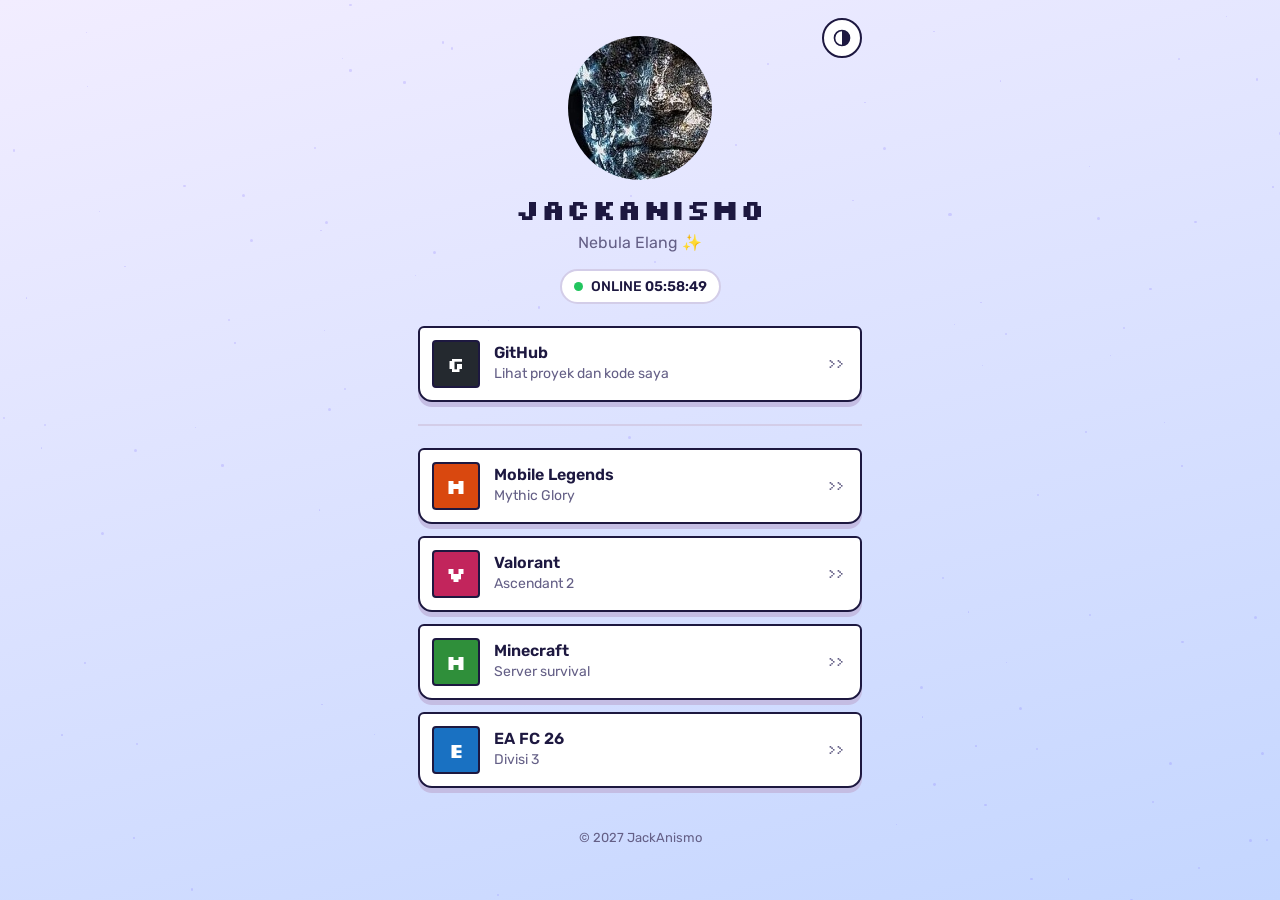
==== index.html @ e3dd9e9c "add file 100+" ====
<!DOCTYPE html>
<html lang="id">
<head>
<meta charset="utf-8">
<meta name="viewport" content="width=device-width, initial-scale=1, viewport-fit=cover">
<title>JackAnismo – Link Game</title>
<link rel="preconnect" href="https://fonts.googleapis.com">
<link href="https://fonts.googleapis.com/css2?family=Silkscreen:wght@400;700&family=Rubik:wght@400;500;600&display=swap" rel="stylesheet">
<link rel="stylesheet" href="css/style.css">
</head>
<body>
<div class="stars" id="stars" aria-hidden="true"></div>
<main class="wrap">
  <button class="btn" id="theme" type="button" aria-label="Ganti tema" title="Ganti tema"><svg width="20" height="20" viewBox="0 0 24 24" aria-hidden="true"><circle cx="12" cy="12" r="9" fill="none" stroke="currentColor" stroke-width="2"/><path d="M12 3a9 9 0 0 1 0 18z" fill="currentColor"/></svg></button>
  <header class="profile">
    <img class="avatar" id="avatar" alt="Foto profil JackAnismo" width="144" height="144" src="assets/images/avatar.jpg">
    <h1 id="name">JackAnismo</h1>
    <p class="bio" id="bio">Nebula Elang ✨</p>
    <span class="status"><span class="dot"></span><span><span id="status">ONLINE</span> <time id="clock">--:--:--</time></span></span>
  </header>

  <ul class="list" id="links"></ul>
  <p class="notice" id="notice" role="status" hidden>Sedang perbaikan, game kembali segera</p>

  <ul class="list" id="games"></ul>

<footer class="copy">© 2027 JackAnismo</footer>
</main>
<div class="toast" id="toast" role="status" aria-live="polite"></div>

<script src="js/script.js"></script>
</body>
</html>
---- css/style.css ----
:root{
  --bg:#ece9f6; --g1:#f2edff; --g2:#c4d6ff; --w1:rgba(106,77,255,.14); --w2:rgba(106,77,255,.22); --w3:rgba(106,77,255,.32); --card:#ffffff; --ink:#1d1840; --muted:#645f86; --line:#d3cde8;
  --accent:#6a4dff; --accent-ink:#ffffff; --shadow:#c4bde3;
  box-sizing:border-box;
  padding-top:env(safe-area-inset-top,0px);
  padding-bottom:env(safe-area-inset-bottom,0px);
  color-scheme:light;
}
@media (prefers-color-scheme:dark){
  :root:not([data-theme="light"]){
    --bg:#14102b; --card:#201a45; --ink:#f1eeff; --muted:#a49fc9; --line:#352d66;
    --accent:#8f7bff; --accent-ink:#14102b; --shadow:#0b0818; color-scheme:dark;
  }
}
:root[data-theme="dark"]{
  --bg:#14102b; --card:#201a45; --ink:#f1eeff; --muted:#a49fc9; --line:#352d66;
  --accent:#8f7bff; --accent-ink:#14102b; --shadow:#0b0818; color-scheme:dark;
}
*,*::before,*::after{box-sizing:inherit}
html{height:100%;scroll-padding-top:env(safe-area-inset-top,0px)}
body{
  margin:0;min-height:100%;background:linear-gradient(165deg,var(--g1),var(--g2)) fixed no-repeat var(--bg);color:var(--ink);
  font-family:"Rubik",system-ui,-apple-system,"Segoe UI",sans-serif;
  font-size:16px;line-height:1.5;
}
.wrap{position:relative;z-index:1;max-width:480px;margin:0 auto;padding:28px 18px 48px}

/* profile */
.profile{text-align:center;padding:8px 0 22px}
.avatar{
  display:block;width:144px;height:144px;margin:0 auto 14px;border-radius:50%;
  object-fit:cover;background:var(--card);
}
h1{font-family:"Silkscreen",monospace;font-size:28px;line-height:1.1;margin:0 0 6px;letter-spacing:.5px}
.bio{margin:0 auto;color:var(--muted);max-width:34ch}
.status{
  display:inline-flex;align-items:center;gap:8px;margin-top:14px;padding:5px 12px;
  border:2px solid var(--line);border-radius:18px;font-size:14px;font-weight:500;background:var(--card)
}
.dot{width:9px;height:9px;border-radius:50%;background:#22c55e}
.dot.off{background:#9a97b3}
#clock{font-variant-numeric:tabular-nums;font-weight:600}

/* sections */
h2{font-family:"Silkscreen",monospace;font-size:15px;font-weight:700;margin:28px 0 12px;color:var(--muted)}

/* cartridge links */
.list{display:flex;flex-direction:column;gap:12px;margin:0;padding:0;list-style:none}
.cart{
  --c:var(--accent);
  display:flex;align-items:center;gap:14px;padding:12px 16px 12px 12px;
  background:var(--card);color:var(--ink);text-decoration:none;
  border:2px solid var(--ink);border-radius:6px 6px 14px 14px;
  box-shadow:0 5px 0 var(--shadow);
  transition:transform .12s ease,box-shadow .12s ease;
}
.cart:hover{transform:translateY(-2px);box-shadow:0 7px 0 var(--shadow)}
.cart:active{transform:translateY(4px);box-shadow:0 1px 0 var(--shadow)}
.cart:focus-visible,.btn:focus-visible{outline:3px solid var(--accent);outline-offset:3px}
.cart.soon{opacity:.65;border-style:dashed;cursor:default}
.cart.soon:hover,.cart.soon:active{transform:none;box-shadow:0 5px 0 var(--shadow)}
.tag{
  flex:none;width:48px;height:48px;border-radius:4px;display:grid;place-items:center;
  background:var(--c);color:#fff;font-family:"Silkscreen",monospace;font-weight:700;font-size:20px;
  border:2px solid var(--ink)
}
.txt{min-width:0;flex:1}
.name{display:block;font-weight:600;line-height:1.25}
.desc{display:block;font-size:14px;color:var(--muted);white-space:nowrap;overflow:hidden;text-overflow:ellipsis}
.go{flex:none;font-family:"Silkscreen",monospace;font-size:13px;color:var(--muted)}

/* games grid */
#games{margin-top:22px;padding-top:22px;border-top:2px solid var(--line)}
#games[hidden]{display:none}
.notice{margin:16px 0 0;padding:12px 14px;border:2px dashed var(--line);border-radius:10px;text-align:center;font-size:14px;color:var(--muted)}
.notice[hidden]{display:none}
.copy{margin:40px 0 0;text-align:center;font-size:13px;color:var(--muted)}
:root{--star:#7a64ff}
@media (prefers-color-scheme:dark){:root:not([data-theme="light"]){--star:#ffffff}}
:root[data-theme="dark"]{--star:#ffffff}
.stars{position:fixed;inset:0;z-index:0;pointer-events:none;overflow:hidden}
.star{position:absolute;border-radius:50%;background:var(--star);opacity:.2;animation:twinkle var(--d,4s) ease-in-out var(--delay,0s) infinite}
.shoot{position:absolute;width:110px;height:2px;border-radius:2px;background:linear-gradient(90deg,var(--star),transparent);opacity:0;animation:shoot var(--sd,12s) linear var(--sdelay,2s) infinite}
@keyframes shoot{0%{opacity:0;transform:translate(0,0) rotate(-35deg)}2%{opacity:1}9%{opacity:0;transform:translate(-300px,210px) rotate(-35deg)}100%{opacity:0;transform:translate(-300px,210px) rotate(-35deg)}}
@keyframes twinkle{0%,100%{opacity:.12;transform:scale(.7)}50%{opacity:.95;transform:scale(1.3)}}
@media (prefers-color-scheme:dark){
  :root:not([data-theme="light"]){--g1:#14102b;--g2:#2b1d70;--w1:rgba(143,123,255,.14);--w2:rgba(143,123,255,.22);--w3:rgba(143,123,255,.32)}
}
:root[data-theme="dark"]{--g1:#14102b;--g2:#2b1d70;--w1:rgba(143,123,255,.14);--w2:rgba(143,123,255,.22);--w3:rgba(143,123,255,.32)}
.game{
  --c:var(--accent);display:flex;flex-direction:column;justify-content:flex-end;min-height:140px;
  padding:12px;border:2px solid var(--ink);border-radius:10px;text-decoration:none;color:#fff;
  background:var(--c) center/cover no-repeat;box-shadow:0 5px 0 var(--shadow);
  transition:transform .12s ease,box-shadow .12s ease;
}
.game:hover{transform:translateY(-2px);box-shadow:0 7px 0 var(--shadow)}
.game:active{transform:translateY(4px);box-shadow:0 1px 0 var(--shadow)}
.game:focus-visible{outline:3px solid var(--accent);outline-offset:3px}
.game b{font-family:"Silkscreen",monospace;font-size:17px;line-height:1.15;text-shadow:0 2px 0 rgba(0,0,0,.35)}
.game small{font-size:13px;opacity:.95;text-shadow:0 1px 0 rgba(0,0,0,.35)}

/* footer */
.foot{margin-top:34px;display:flex;gap:10px;justify-content:center;flex-wrap:wrap}
.btn{
  font:inherit;font-weight:500;font-size:14px;cursor:pointer;color:var(--ink);background:var(--card);
  border:2px solid var(--ink);border-radius:999px;padding:8px 16px
}
.btn:hover{background:var(--accent);color:var(--accent-ink)}
#theme{display:inline-grid;place-items:center;width:40px;height:40px;padding:0}
#theme{position:absolute;top:18px;right:18px}
.toast{
  position:fixed;left:50%;bottom:calc(20px + env(safe-area-inset-bottom,0px));transform:translate(-50%,20px);
  background:var(--ink);color:var(--bg);padding:9px 16px;border-radius:999px;font-size:14px;
  opacity:0;pointer-events:none;transition:opacity .2s,transform .2s
}
.toast.show{opacity:1;transform:translate(-50%,0)}

/* single entrance moment */
@media (prefers-reduced-motion:no-preference){
  .avatar{animation:pop .5s steps(5) both}
  @keyframes pop{from{transform:scale(.4);opacity:0}to{transform:scale(1);opacity:1}}
}
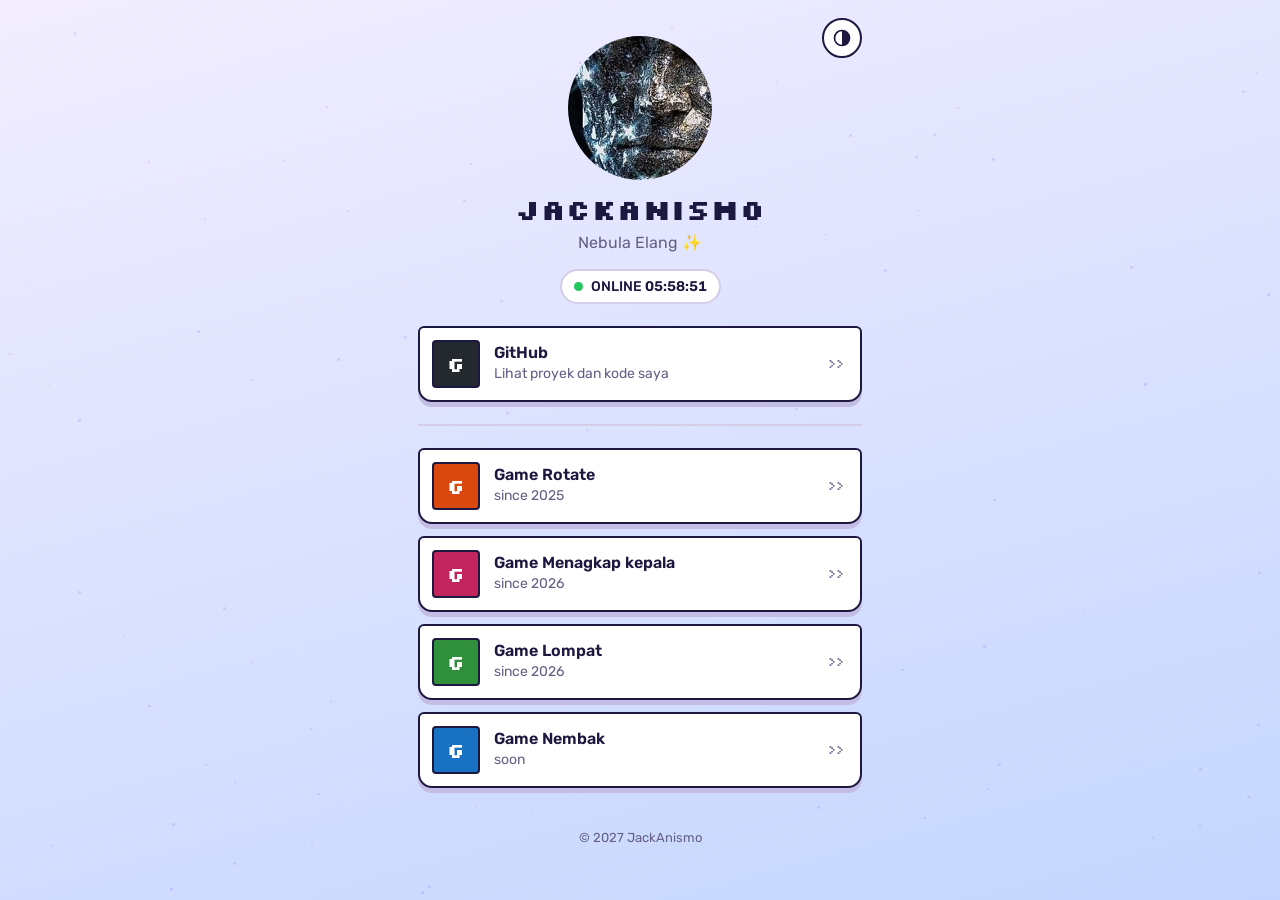
==== commit 1d9daab1: "Add favicon and font links to index.html" ====
--- a/index.html
+++ b/index.html
@@ -4,6 +4,7 @@
 <meta charset="utf-8">
 <meta name="viewport" content="width=device-width, initial-scale=1, viewport-fit=cover">
 <title>JackAnismo – Link Game</title>
+<link rel="icon" type="image/x-icon" href="avatar.jpeg">
 <link rel="preconnect" href="https://fonts.googleapis.com">
 <link href="https://fonts.googleapis.com/css2?family=Silkscreen:wght@400;700&family=Rubik:wght@400;500;600&display=swap" rel="stylesheet">
 <link rel="stylesheet" href="css/style.css">
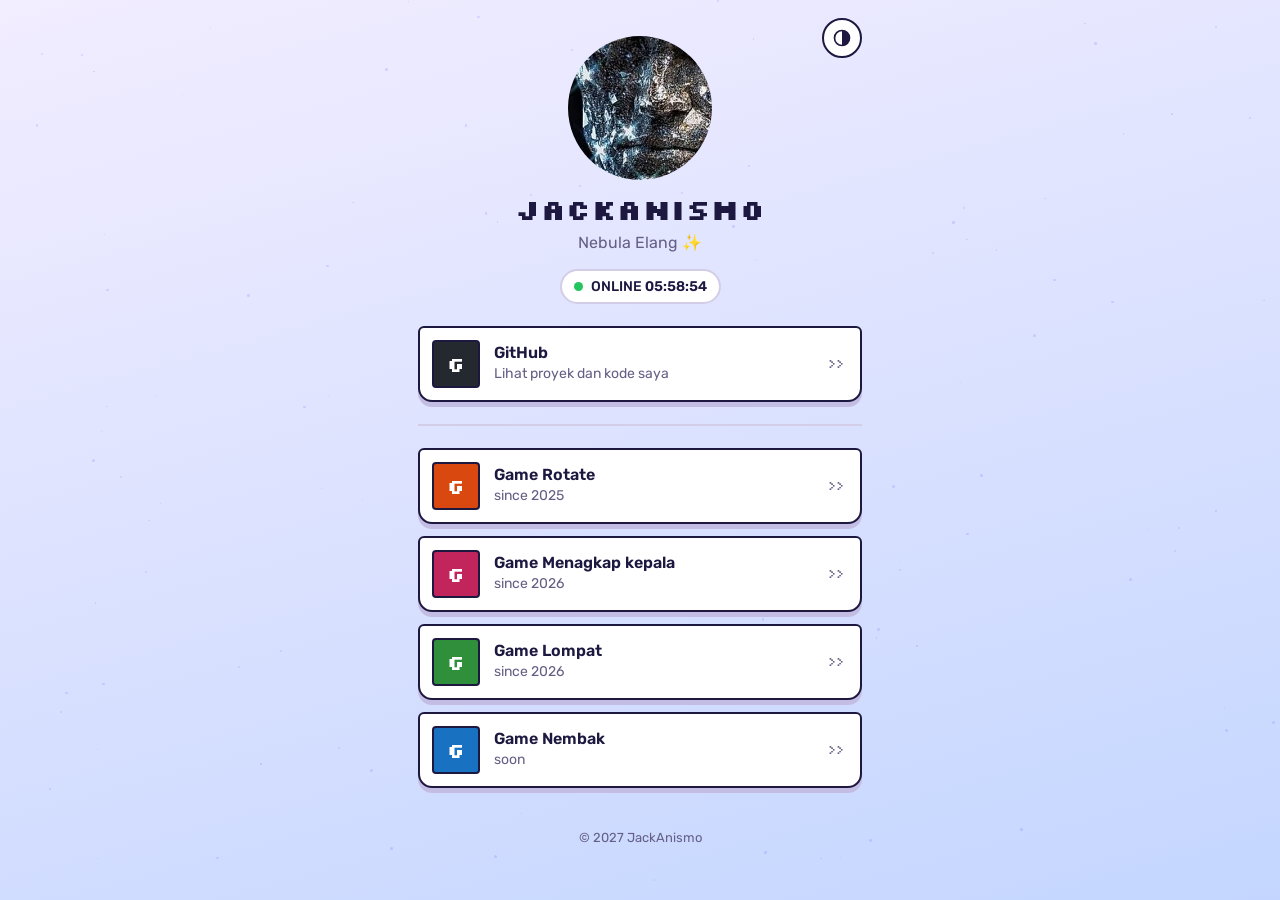
==== commit dba0141a: "Change avatar image format from JPG to JPEG" ====
--- a/index.html
+++ b/index.html
@@ -4,7 +4,7 @@
 <meta charset="utf-8">
 <meta name="viewport" content="width=device-width, initial-scale=1, viewport-fit=cover">
 <title>JackAnismo – Link Game</title>
-<link rel="icon" type="image/x-icon" href="avatar.jpeg">
+<link rel="icon" type="image/jpeg" href="avatar.jpeg">
 <link rel="preconnect" href="https://fonts.googleapis.com">
 <link href="https://fonts.googleapis.com/css2?family=Silkscreen:wght@400;700&family=Rubik:wght@400;500;600&display=swap" rel="stylesheet">
 <link rel="stylesheet" href="css/style.css">
@@ -14,7 +14,7 @@
 <main class="wrap">
   <button class="btn" id="theme" type="button" aria-label="Ganti tema" title="Ganti tema"><svg width="20" height="20" viewBox="0 0 24 24" aria-hidden="true"><circle cx="12" cy="12" r="9" fill="none" stroke="currentColor" stroke-width="2"/><path d="M12 3a9 9 0 0 1 0 18z" fill="currentColor"/></svg></button>
   <header class="profile">
-    <img class="avatar" id="avatar" alt="Foto profil JackAnismo" width="144" height="144" src="assets/images/avatar.jpg">
+    <img class="avatar" id="avatar" alt="Foto profil JackAnismo" width="144" height="144" src="assets/images/avatar.jpeg">
     <h1 id="name">JackAnismo</h1>
     <p class="bio" id="bio">Nebula Elang ✨</p>
     <span class="status"><span class="dot"></span><span><span id="status">ONLINE</span> <time id="clock">--:--:--</time></span></span>
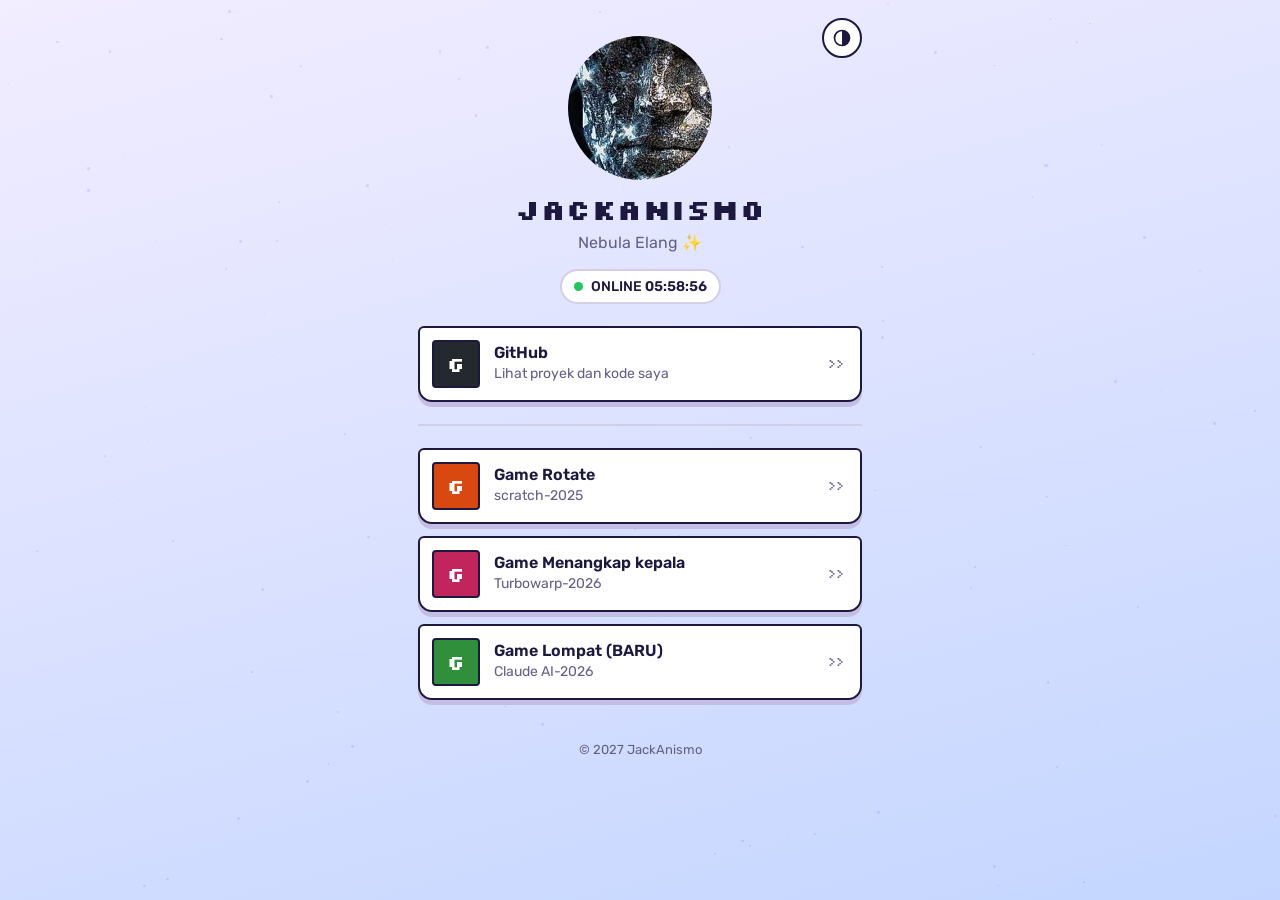
==== commit f25c293f: "Update favicon link to use assets directory" ====
--- a/index.html
+++ b/index.html
@@ -4,7 +4,7 @@
 <meta charset="utf-8">
 <meta name="viewport" content="width=device-width, initial-scale=1, viewport-fit=cover">
 <title>JackAnismo – Link Game</title>
-<link rel="icon" type="image/jpeg" href="avatar.jpeg">
+<link rel="icon" type="image/jpeg" href="assets/images/avatar.jpeg">
 <link rel="preconnect" href="https://fonts.googleapis.com">
 <link href="https://fonts.googleapis.com/css2?family=Silkscreen:wght@400;700&family=Rubik:wght@400;500;600&display=swap" rel="stylesheet">
 <link rel="stylesheet" href="css/style.css">
